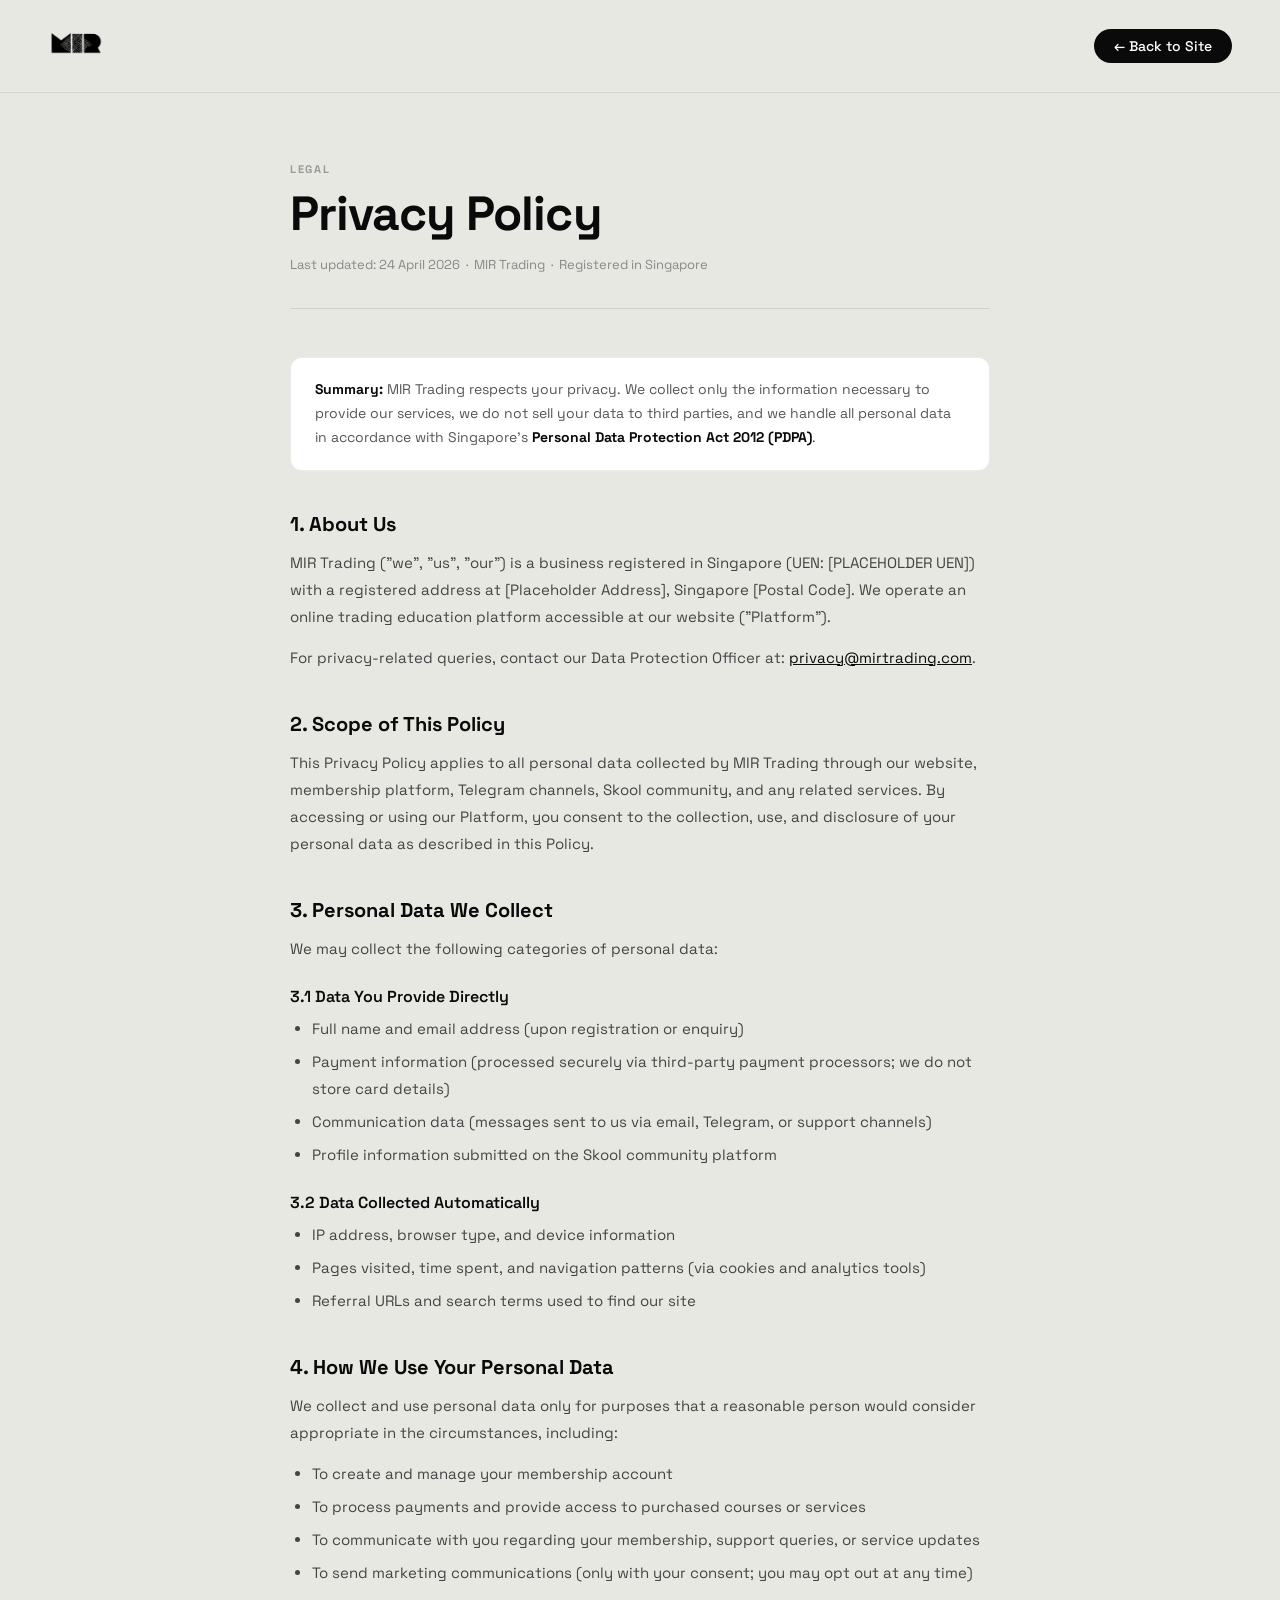
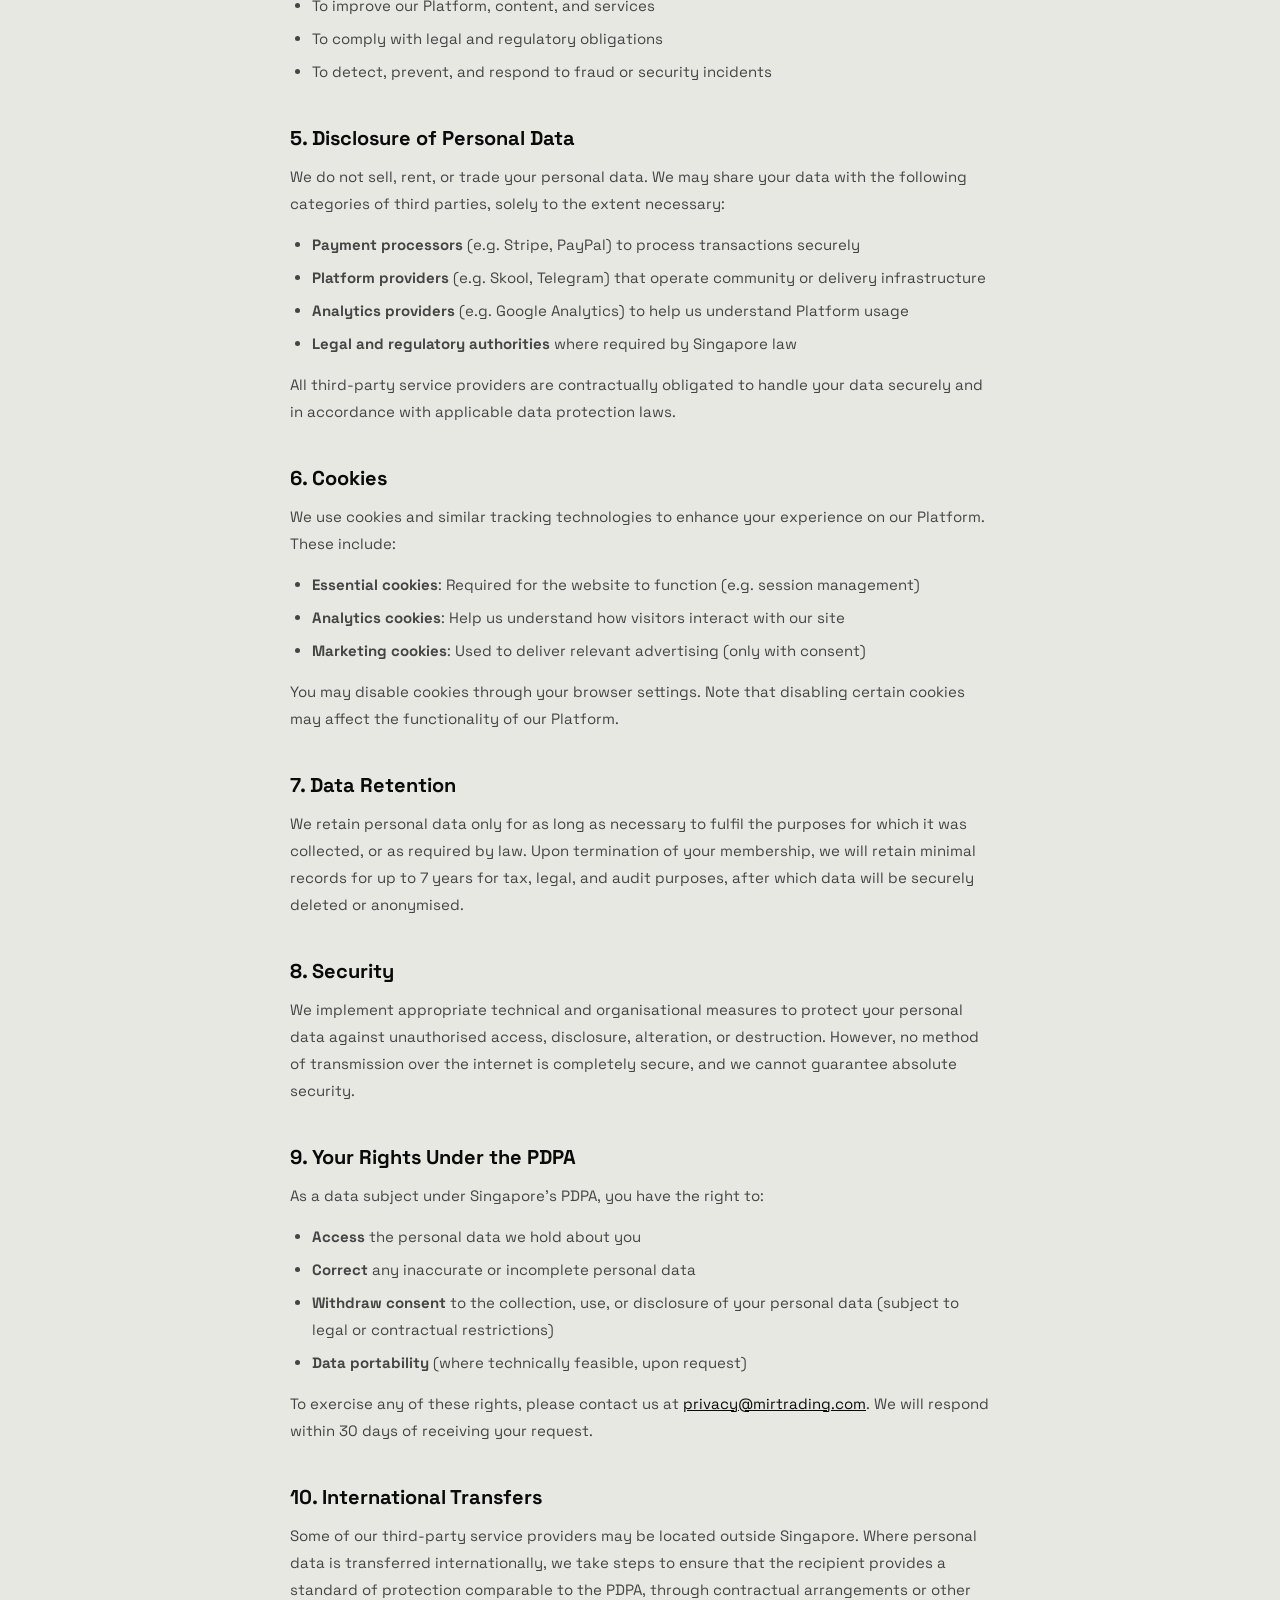
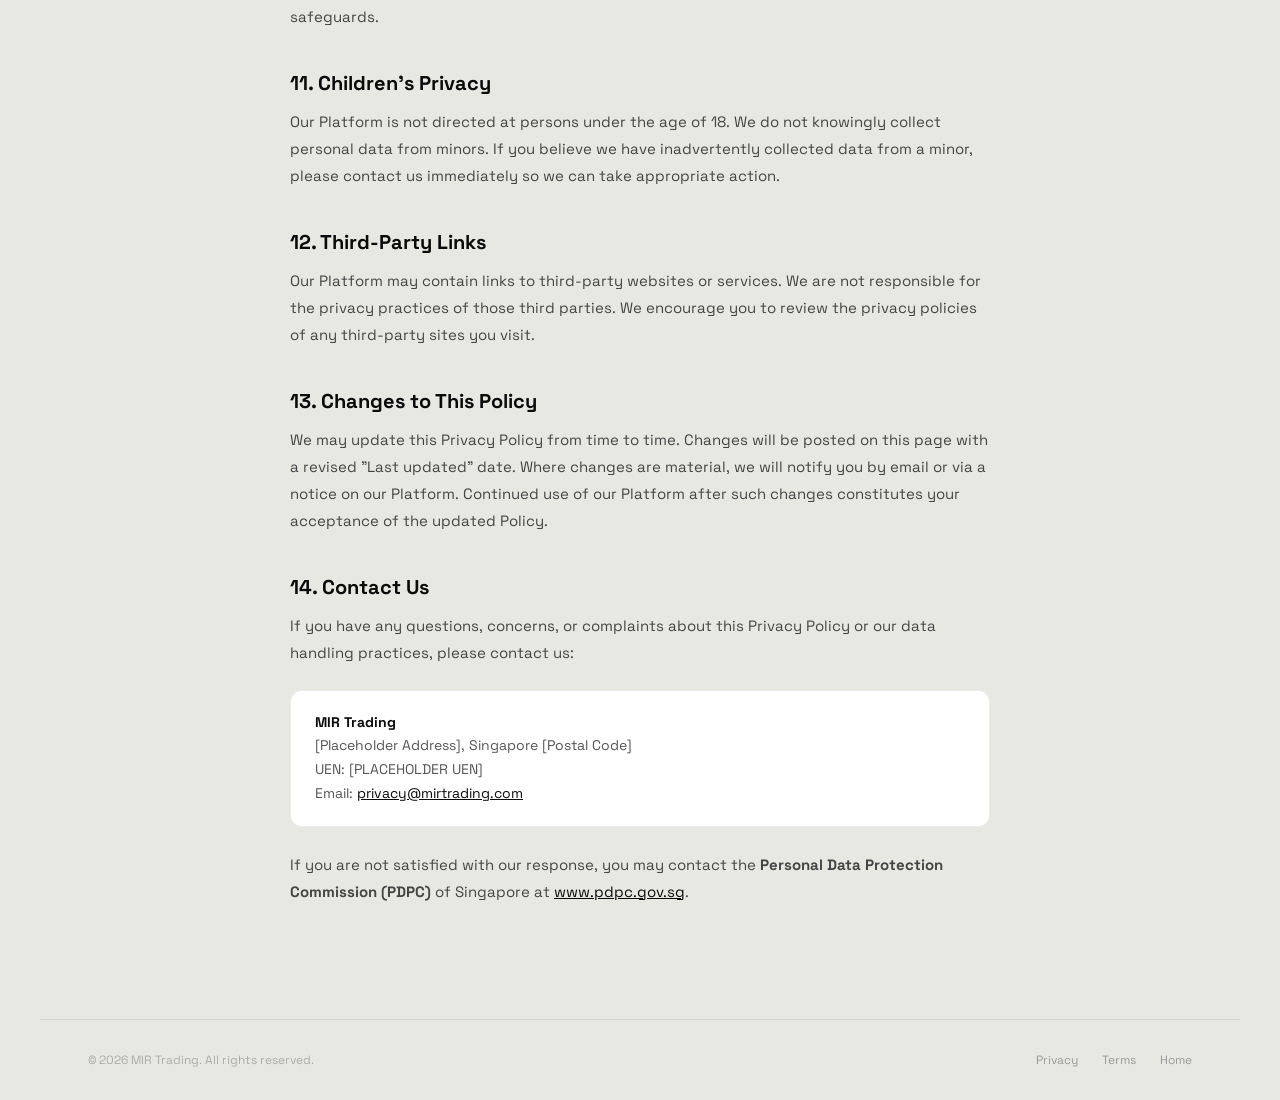
==== privacy.html @ 7c608e98 "Add files via upload" ====
<!DOCTYPE html>
<html lang="en">
<head>
<meta charset="UTF-8">
<meta name="viewport" content="width=device-width, initial-scale=1.0">
<title>Privacy Policy — MIR Trading</title>
<link href="https://fonts.googleapis.com/css2?family=Space+Grotesk:wght@300;400;500;600;700&display=swap" rel="stylesheet">
<style>
  *, *::before, *::after { margin: 0; padding: 0; box-sizing: border-box; }
  html { scroll-behavior: smooth; }
  body { background: #e8e8e3; font-family: 'Space Grotesk', sans-serif; color: #0a0a0a; }

  nav {
    position: sticky; top: 0; z-index: 100;
    display: flex; align-items: center; justify-content: space-between;
    padding: 18px 48px;
    background: rgba(232,232,227,0.92);
    backdrop-filter: blur(12px);
    border-bottom: 1px solid rgba(0,0,0,0.07);
  }
  nav img { height: 56px; width: auto; display: block; }
  nav a {
    font-size: 14px; font-weight: 500; color: #0a0a0a;
    text-decoration: none; padding: 8px 20px;
    background: #0a0a0a; color: #fff;
    border-radius: 100px; transition: background 0.15s;
  }
  nav a:hover { background: #333; }

  .page-wrap { max-width: 780px; margin: 0 auto; padding: 64px 40px 100px; }

  .tag {
    display: inline-block; font-size: 11px; font-weight: 700;
    letter-spacing: 0.15em; text-transform: uppercase; color: #999;
    margin-bottom: 12px;
  }
  h1 { font-size: clamp(32px, 4vw, 48px); font-weight: 700; letter-spacing: -0.02em; line-height: 1.1; margin-bottom: 12px; }
  .meta { font-size: 13px; color: #888; margin-bottom: 48px; padding-bottom: 32px; border-bottom: 1px solid rgba(0,0,0,0.1); }

  h2 { font-size: 20px; font-weight: 700; margin: 40px 0 12px; color: #0a0a0a; }
  h3 { font-size: 16px; font-weight: 600; margin: 24px 0 8px; color: #0a0a0a; }
  p { font-size: 15px; line-height: 1.8; color: #444; margin-bottom: 14px; }
  ul, ol { padding-left: 22px; margin-bottom: 14px; }
  li { font-size: 15px; line-height: 1.8; color: #444; margin-bottom: 6px; }
  a { color: #0a0a0a; text-decoration: underline; }

  .callout {
    background: #fff; border: 1px solid rgba(0,0,0,0.08);
    border-radius: 12px; padding: 20px 24px; margin: 24px 0;
    font-size: 14px; line-height: 1.7; color: #555;
  }
  .callout strong { color: #0a0a0a; }

  footer {
    border-top: 1px solid rgba(0,0,0,0.08);
    padding: 32px 48px;
    display: flex; align-items: center; justify-content: space-between;
    max-width: 1200px; margin: 0 auto;
    font-size: 12px; color: #aaa;
  }
  footer div { display: flex; gap: 24px; }
  footer a { color: #999; text-decoration: none; font-size: 12px; }
</style>
</head>
<body>

<nav>
  <img src="assets/mir-logo-header.png" alt="MIR Trading" />
  <a href="MIR Website.html">← Back to Site</a>
</nav>

<div class="page-wrap">
  <div class="tag">Legal</div>
  <h1>Privacy Policy</h1>
  <p class="meta">Last updated: 24 April 2026 &nbsp;·&nbsp; MIR Trading &nbsp;·&nbsp; Registered in Singapore</p>

  <div class="callout">
    <strong>Summary:</strong> MIR Trading respects your privacy. We collect only the information necessary to provide our services, we do not sell your data to third parties, and we handle all personal data in accordance with Singapore's <strong>Personal Data Protection Act 2012 (PDPA)</strong>.
  </div>

  <h2>1. About Us</h2>
  <p>MIR Trading ("we", "us", "our") is a business registered in Singapore (UEN: [PLACEHOLDER UEN]) with a registered address at [Placeholder Address], Singapore [Postal Code]. We operate an online trading education platform accessible at our website ("Platform").</p>
  <p>For privacy-related queries, contact our Data Protection Officer at: <a href="mailto:privacy@mirtrading.com">privacy@mirtrading.com</a>.</p>

  <h2>2. Scope of This Policy</h2>
  <p>This Privacy Policy applies to all personal data collected by MIR Trading through our website, membership platform, Telegram channels, Skool community, and any related services. By accessing or using our Platform, you consent to the collection, use, and disclosure of your personal data as described in this Policy.</p>

  <h2>3. Personal Data We Collect</h2>
  <p>We may collect the following categories of personal data:</p>
  <h3>3.1 Data You Provide Directly</h3>
  <ul>
    <li>Full name and email address (upon registration or enquiry)</li>
    <li>Payment information (processed securely via third-party payment processors; we do not store card details)</li>
    <li>Communication data (messages sent to us via email, Telegram, or support channels)</li>
    <li>Profile information submitted on the Skool community platform</li>
  </ul>
  <h3>3.2 Data Collected Automatically</h3>
  <ul>
    <li>IP address, browser type, and device information</li>
    <li>Pages visited, time spent, and navigation patterns (via cookies and analytics tools)</li>
    <li>Referral URLs and search terms used to find our site</li>
  </ul>

  <h2>4. How We Use Your Personal Data</h2>
  <p>We collect and use personal data only for purposes that a reasonable person would consider appropriate in the circumstances, including:</p>
  <ul>
    <li>To create and manage your membership account</li>
    <li>To process payments and provide access to purchased courses or services</li>
    <li>To communicate with you regarding your membership, support queries, or service updates</li>
    <li>To send marketing communications (only with your consent; you may opt out at any time)</li>
    <li>To improve our Platform, content, and services</li>
    <li>To comply with legal and regulatory obligations</li>
    <li>To detect, prevent, and respond to fraud or security incidents</li>
  </ul>

  <h2>5. Disclosure of Personal Data</h2>
  <p>We do not sell, rent, or trade your personal data. We may share your data with the following categories of third parties, solely to the extent necessary:</p>
  <ul>
    <li><strong>Payment processors</strong> (e.g. Stripe, PayPal) to process transactions securely</li>
    <li><strong>Platform providers</strong> (e.g. Skool, Telegram) that operate community or delivery infrastructure</li>
    <li><strong>Analytics providers</strong> (e.g. Google Analytics) to help us understand Platform usage</li>
    <li><strong>Legal and regulatory authorities</strong> where required by Singapore law</li>
  </ul>
  <p>All third-party service providers are contractually obligated to handle your data securely and in accordance with applicable data protection laws.</p>

  <h2>6. Cookies</h2>
  <p>We use cookies and similar tracking technologies to enhance your experience on our Platform. These include:</p>
  <ul>
    <li><strong>Essential cookies</strong>: Required for the website to function (e.g. session management)</li>
    <li><strong>Analytics cookies</strong>: Help us understand how visitors interact with our site</li>
    <li><strong>Marketing cookies</strong>: Used to deliver relevant advertising (only with consent)</li>
  </ul>
  <p>You may disable cookies through your browser settings. Note that disabling certain cookies may affect the functionality of our Platform.</p>

  <h2>7. Data Retention</h2>
  <p>We retain personal data only for as long as necessary to fulfil the purposes for which it was collected, or as required by law. Upon termination of your membership, we will retain minimal records for up to 7 years for tax, legal, and audit purposes, after which data will be securely deleted or anonymised.</p>

  <h2>8. Security</h2>
  <p>We implement appropriate technical and organisational measures to protect your personal data against unauthorised access, disclosure, alteration, or destruction. However, no method of transmission over the internet is completely secure, and we cannot guarantee absolute security.</p>

  <h2>9. Your Rights Under the PDPA</h2>
  <p>As a data subject under Singapore's PDPA, you have the right to:</p>
  <ul>
    <li><strong>Access</strong> the personal data we hold about you</li>
    <li><strong>Correct</strong> any inaccurate or incomplete personal data</li>
    <li><strong>Withdraw consent</strong> to the collection, use, or disclosure of your personal data (subject to legal or contractual restrictions)</li>
    <li><strong>Data portability</strong> (where technically feasible, upon request)</li>
  </ul>
  <p>To exercise any of these rights, please contact us at <a href="mailto:privacy@mirtrading.com">privacy@mirtrading.com</a>. We will respond within 30 days of receiving your request.</p>

  <h2>10. International Transfers</h2>
  <p>Some of our third-party service providers may be located outside Singapore. Where personal data is transferred internationally, we take steps to ensure that the recipient provides a standard of protection comparable to the PDPA, through contractual arrangements or other safeguards.</p>

  <h2>11. Children's Privacy</h2>
  <p>Our Platform is not directed at persons under the age of 18. We do not knowingly collect personal data from minors. If you believe we have inadvertently collected data from a minor, please contact us immediately so we can take appropriate action.</p>

  <h2>12. Third-Party Links</h2>
  <p>Our Platform may contain links to third-party websites or services. We are not responsible for the privacy practices of those third parties. We encourage you to review the privacy policies of any third-party sites you visit.</p>

  <h2>13. Changes to This Policy</h2>
  <p>We may update this Privacy Policy from time to time. Changes will be posted on this page with a revised "Last updated" date. Where changes are material, we will notify you by email or via a notice on our Platform. Continued use of our Platform after such changes constitutes your acceptance of the updated Policy.</p>

  <h2>14. Contact Us</h2>
  <p>If you have any questions, concerns, or complaints about this Privacy Policy or our data handling practices, please contact us:</p>
  <div class="callout">
    <strong>MIR Trading</strong><br>
    [Placeholder Address], Singapore [Postal Code]<br>
    UEN: [PLACEHOLDER UEN]<br>
    Email: <a href="mailto:privacy@mirtrading.com">privacy@mirtrading.com</a>
  </div>
  <p>If you are not satisfied with our response, you may contact the <strong>Personal Data Protection Commission (PDPC)</strong> of Singapore at <a href="https://www.pdpc.gov.sg" target="_blank">www.pdpc.gov.sg</a>.</p>
</div>

<footer>
  <span>© 2026 MIR Trading. All rights reserved.</span>
  <div>
    <a href="privacy.html">Privacy</a>
    <a href="terms.html">Terms</a>
    <a href="MIR Website.html">Home</a>
  </div>
</footer>

</body>
</html>
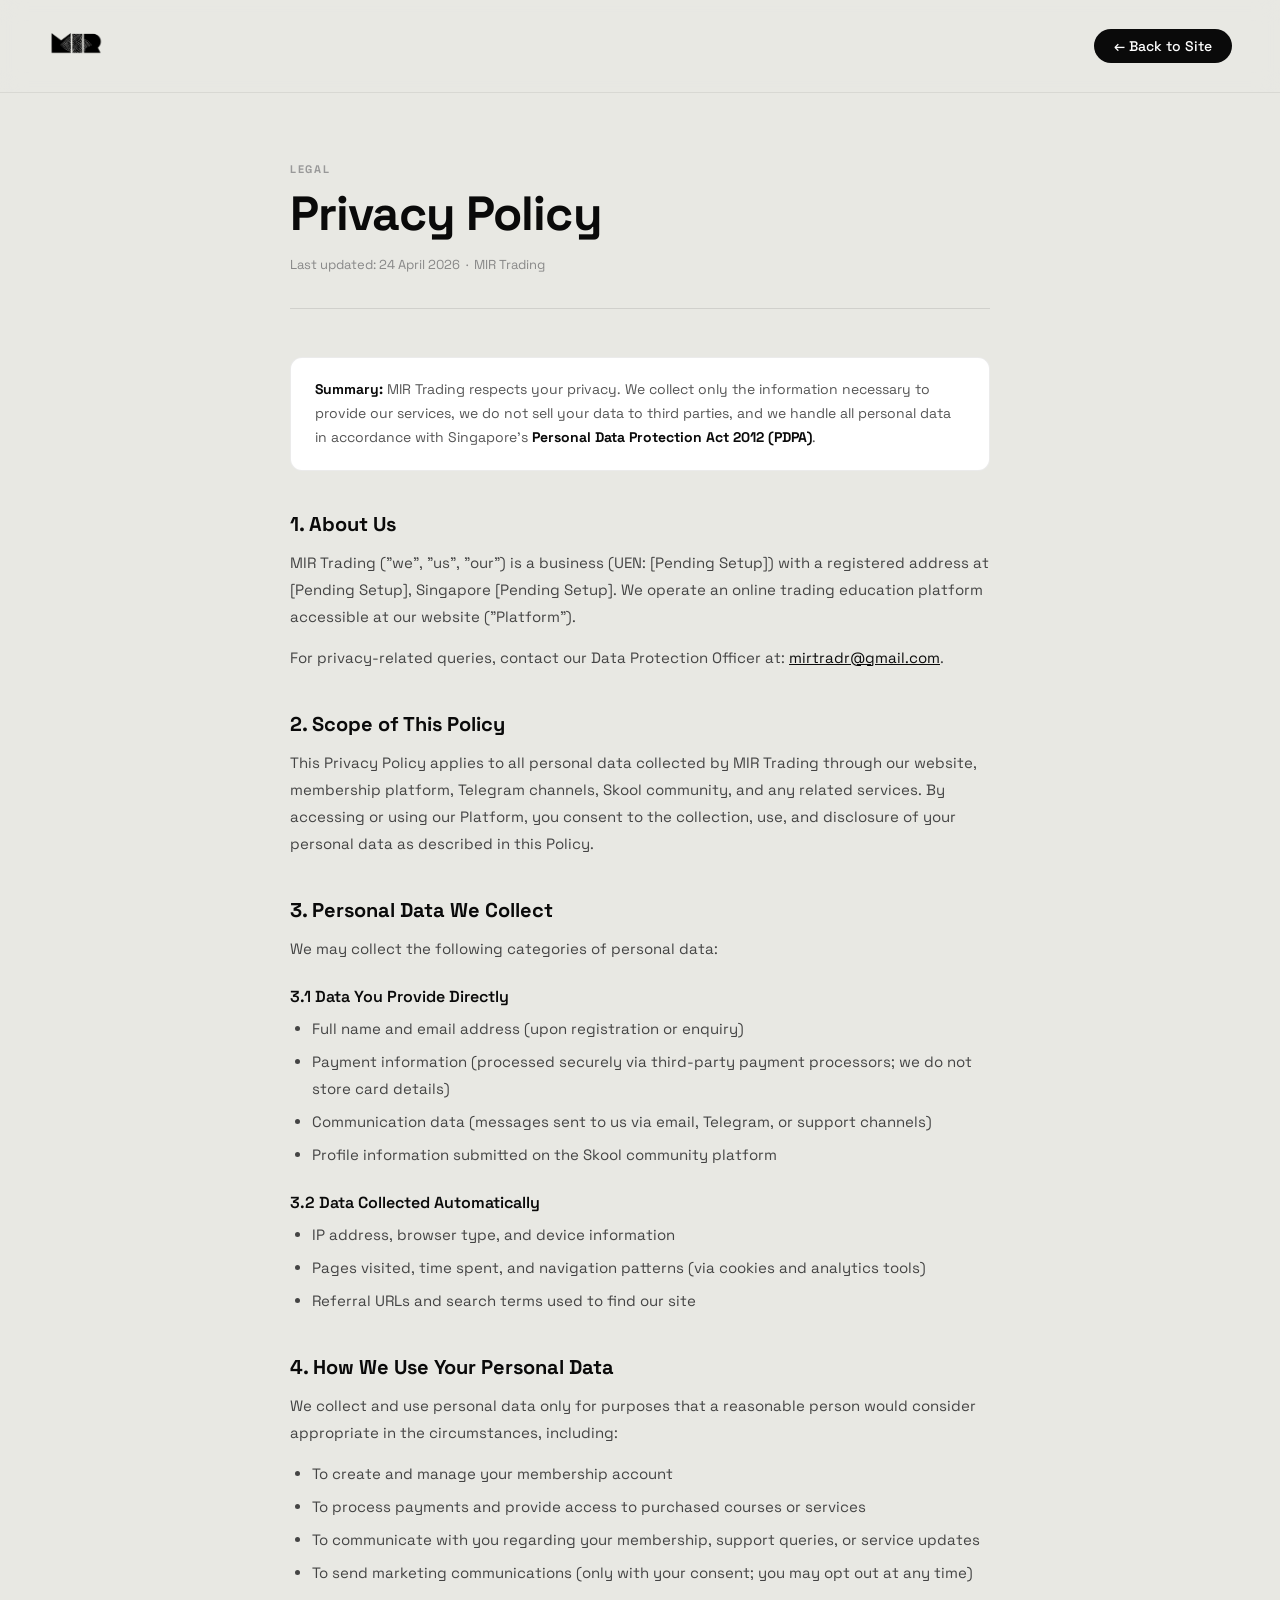
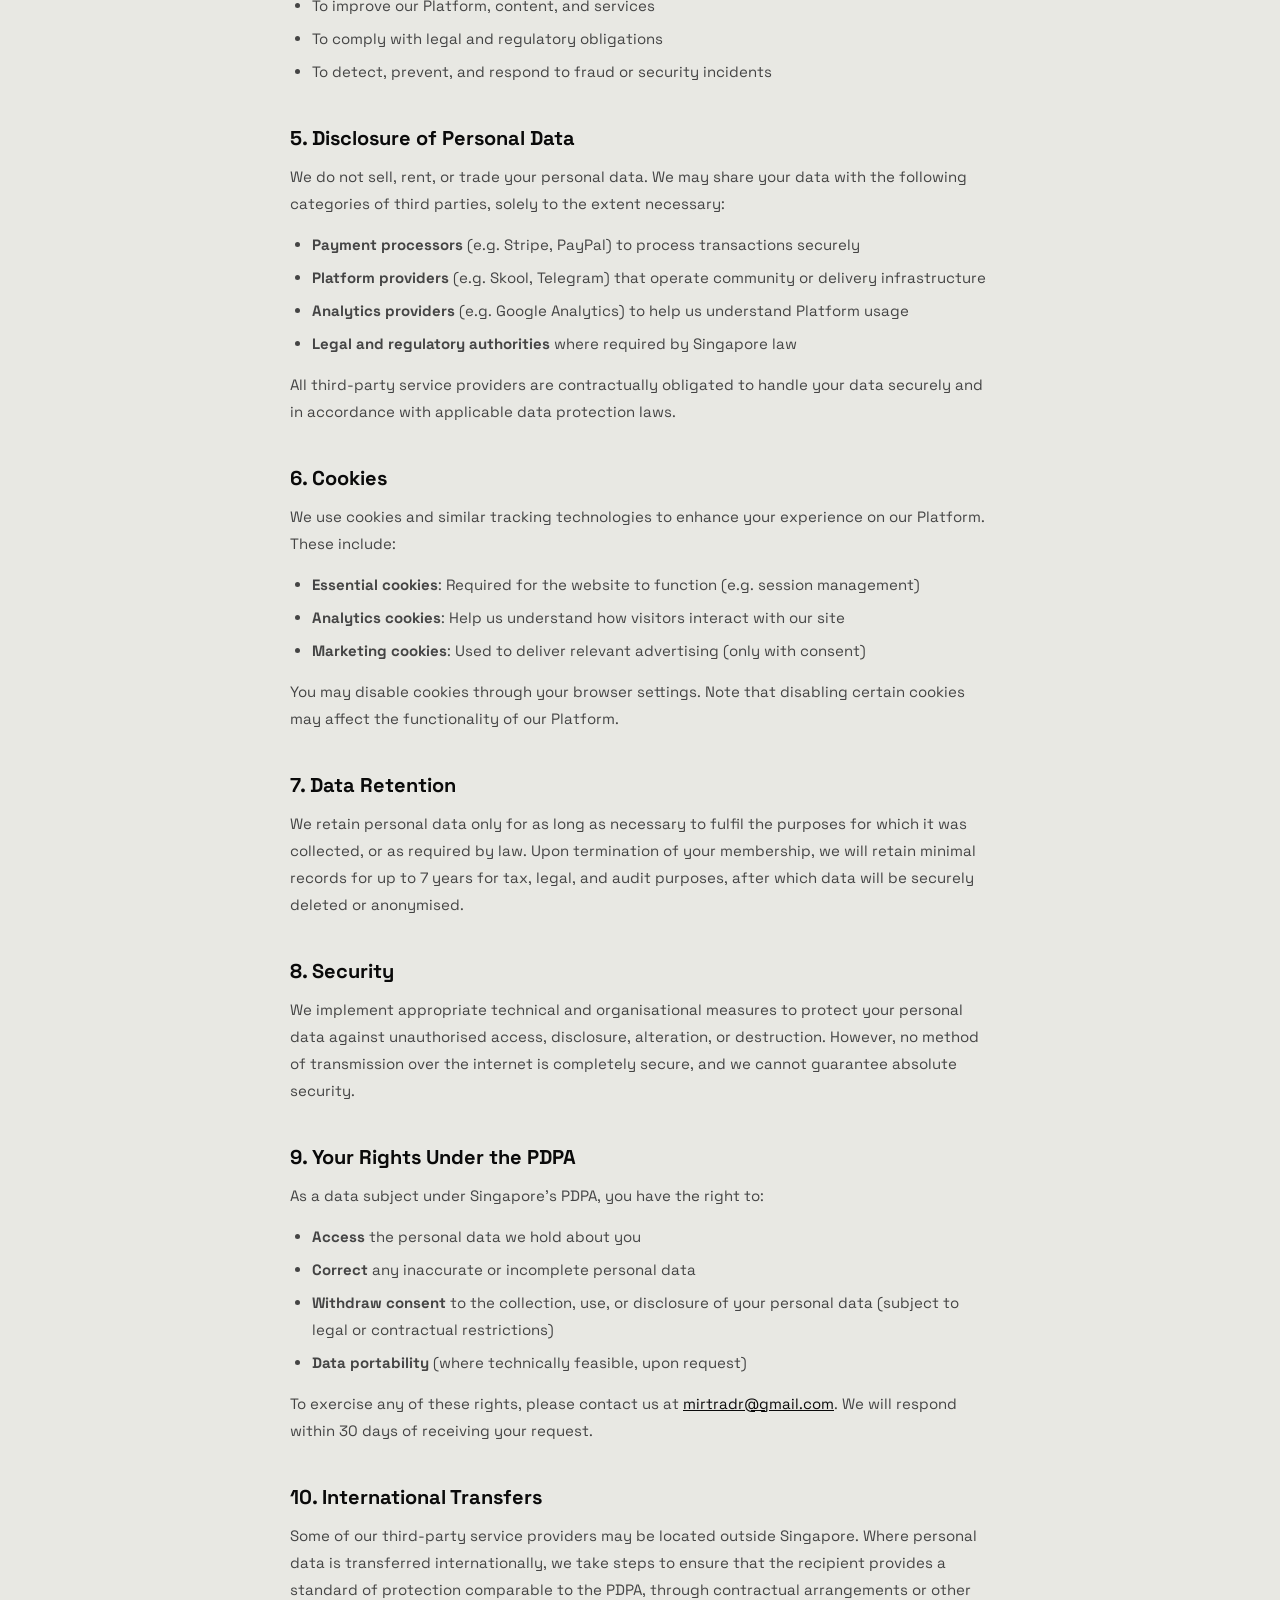
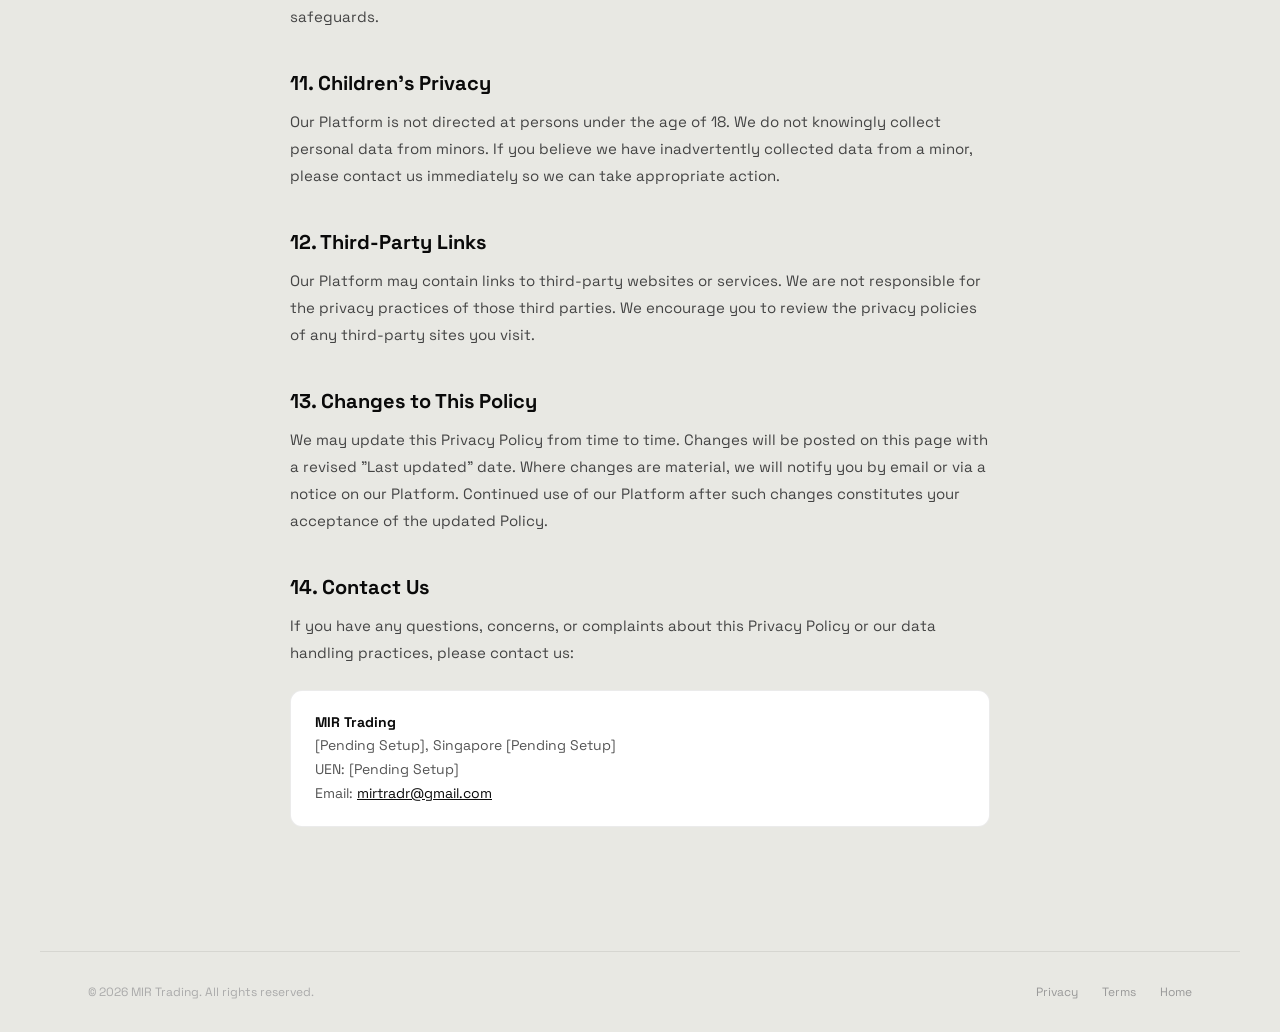
==== commit fa6e8961: "Add files via upload" ====
--- a/privacy.html
+++ b/privacy.html
@@ -66,21 +66,21 @@
 
 <nav>
   <img src="assets/mir-logo-header.png" alt="MIR Trading" />
-  <a href="MIR Website.html">← Back to Site</a>
+  <a href="https://mirtradr.github.io/mir/">← Back to Site</a>
 </nav>
 
 <div class="page-wrap">
   <div class="tag">Legal</div>
   <h1>Privacy Policy</h1>
-  <p class="meta">Last updated: 24 April 2026 &nbsp;·&nbsp; MIR Trading &nbsp;·&nbsp; Registered in Singapore</p>
+  <p class="meta">Last updated: 24 April 2026 &nbsp;·&nbsp; MIR Trading</p>
 
   <div class="callout">
     <strong>Summary:</strong> MIR Trading respects your privacy. We collect only the information necessary to provide our services, we do not sell your data to third parties, and we handle all personal data in accordance with Singapore's <strong>Personal Data Protection Act 2012 (PDPA)</strong>.
   </div>
 
   <h2>1. About Us</h2>
-  <p>MIR Trading ("we", "us", "our") is a business registered in Singapore (UEN: [PLACEHOLDER UEN]) with a registered address at [Placeholder Address], Singapore [Postal Code]. We operate an online trading education platform accessible at our website ("Platform").</p>
-  <p>For privacy-related queries, contact our Data Protection Officer at: <a href="mailto:privacy@mirtrading.com">privacy@mirtrading.com</a>.</p>
+  <p>MIR Trading ("we", "us", "our") is a business (UEN: [Pending Setup]) with a registered address at [Pending Setup], Singapore [Pending Setup]. We operate an online trading education platform accessible at our website ("Platform").</p>
+  <p>For privacy-related queries, contact our Data Protection Officer at: <a href="mailto:mirtradr@gmail.com">mirtradr@gmail.com</a>.</p>
 
   <h2>2. Scope of This Policy</h2>
   <p>This Privacy Policy applies to all personal data collected by MIR Trading through our website, membership platform, Telegram channels, Skool community, and any related services. By accessing or using our Platform, you consent to the collection, use, and disclosure of your personal data as described in this Policy.</p>
@@ -146,7 +146,7 @@
     <li><strong>Withdraw consent</strong> to the collection, use, or disclosure of your personal data (subject to legal or contractual restrictions)</li>
     <li><strong>Data portability</strong> (where technically feasible, upon request)</li>
   </ul>
-  <p>To exercise any of these rights, please contact us at <a href="mailto:privacy@mirtrading.com">privacy@mirtrading.com</a>. We will respond within 30 days of receiving your request.</p>
+  <p>To exercise any of these rights, please contact us at <a href="mailto:mirtradr@gmail.com">mirtradr@gmail.com</a>. We will respond within 30 days of receiving your request.</p>
 
   <h2>10. International Transfers</h2>
   <p>Some of our third-party service providers may be located outside Singapore. Where personal data is transferred internationally, we take steps to ensure that the recipient provides a standard of protection comparable to the PDPA, through contractual arrangements or other safeguards.</p>
@@ -164,11 +164,10 @@
   <p>If you have any questions, concerns, or complaints about this Privacy Policy or our data handling practices, please contact us:</p>
   <div class="callout">
     <strong>MIR Trading</strong><br>
-    [Placeholder Address], Singapore [Postal Code]<br>
-    UEN: [PLACEHOLDER UEN]<br>
-    Email: <a href="mailto:privacy@mirtrading.com">privacy@mirtrading.com</a>
+    [Pending Setup], Singapore [Pending Setup]<br>
+    UEN: [Pending Setup]<br>
+    Email: <a href="mailto:mirtradr@gmail.com">mirtradr@gmail.com</a>
   </div>
-  <p>If you are not satisfied with our response, you may contact the <strong>Personal Data Protection Commission (PDPC)</strong> of Singapore at <a href="https://www.pdpc.gov.sg" target="_blank">www.pdpc.gov.sg</a>.</p>
 </div>
 
 <footer>
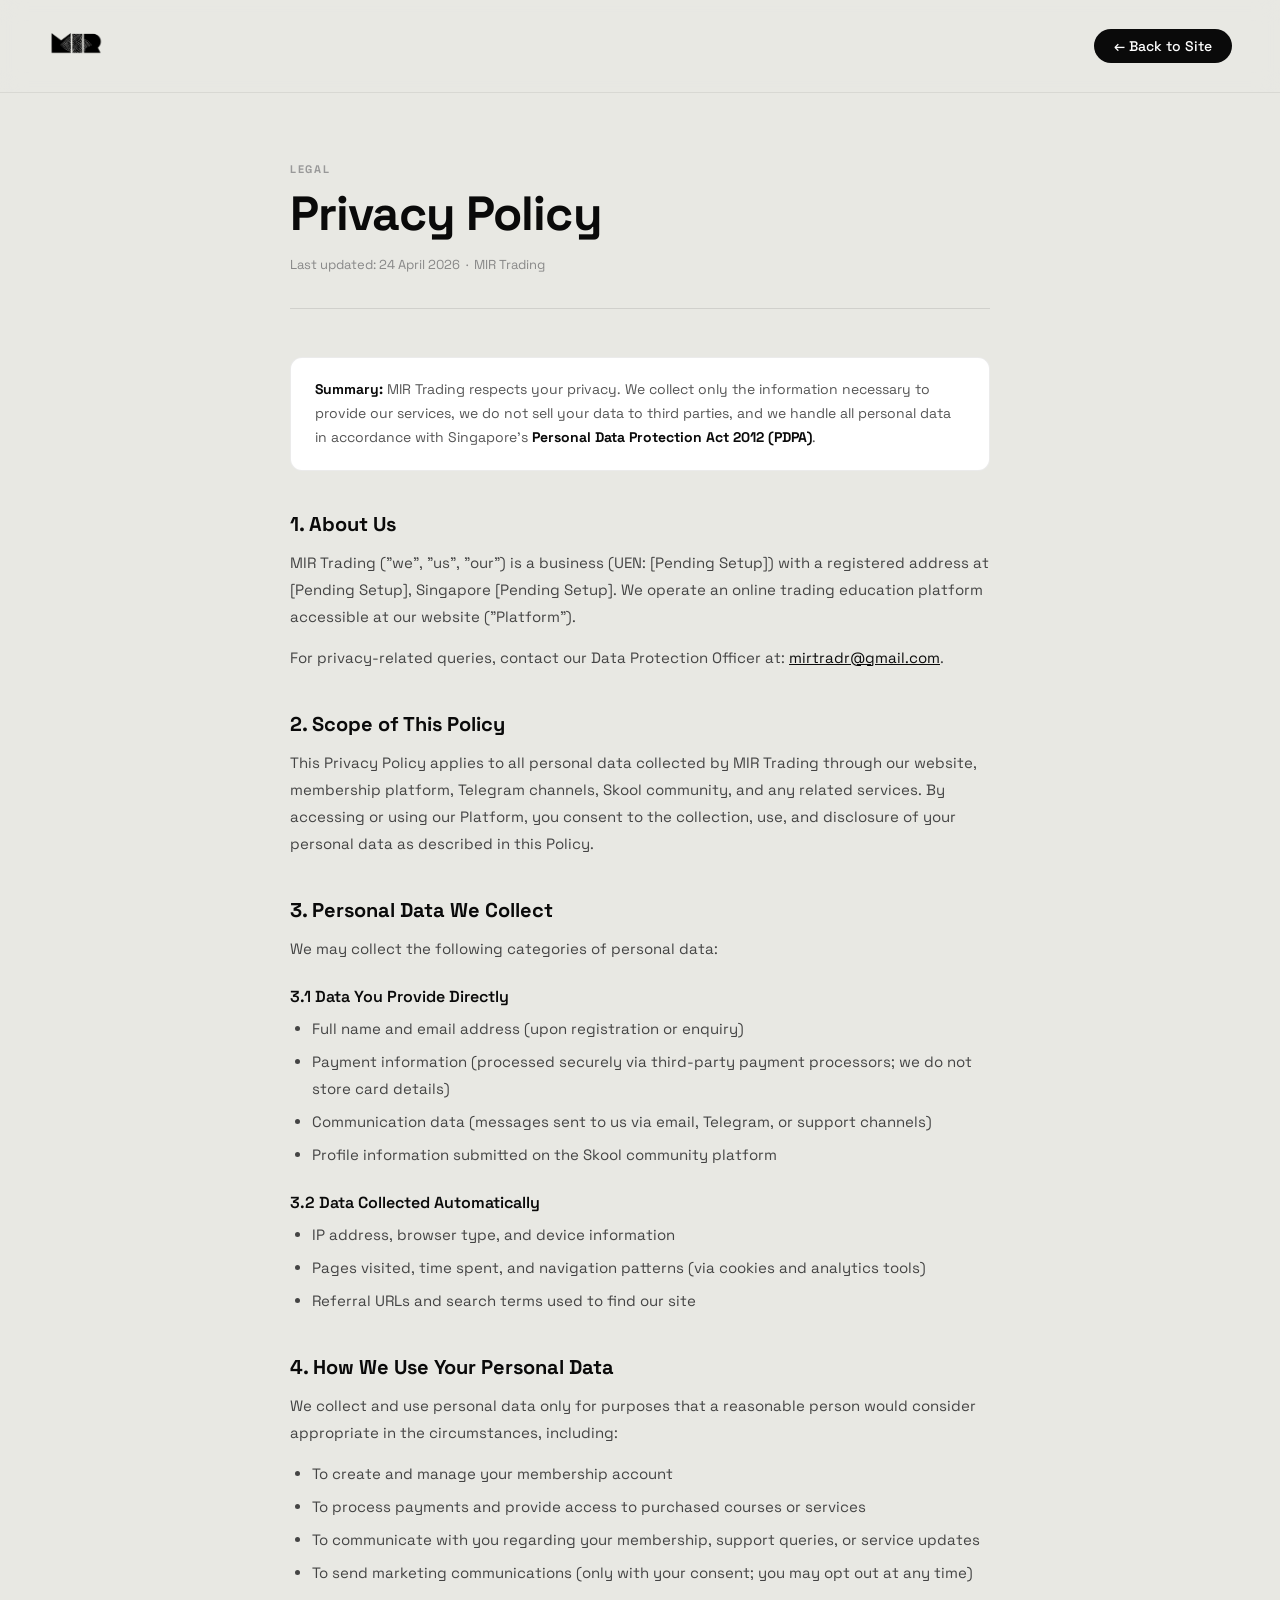
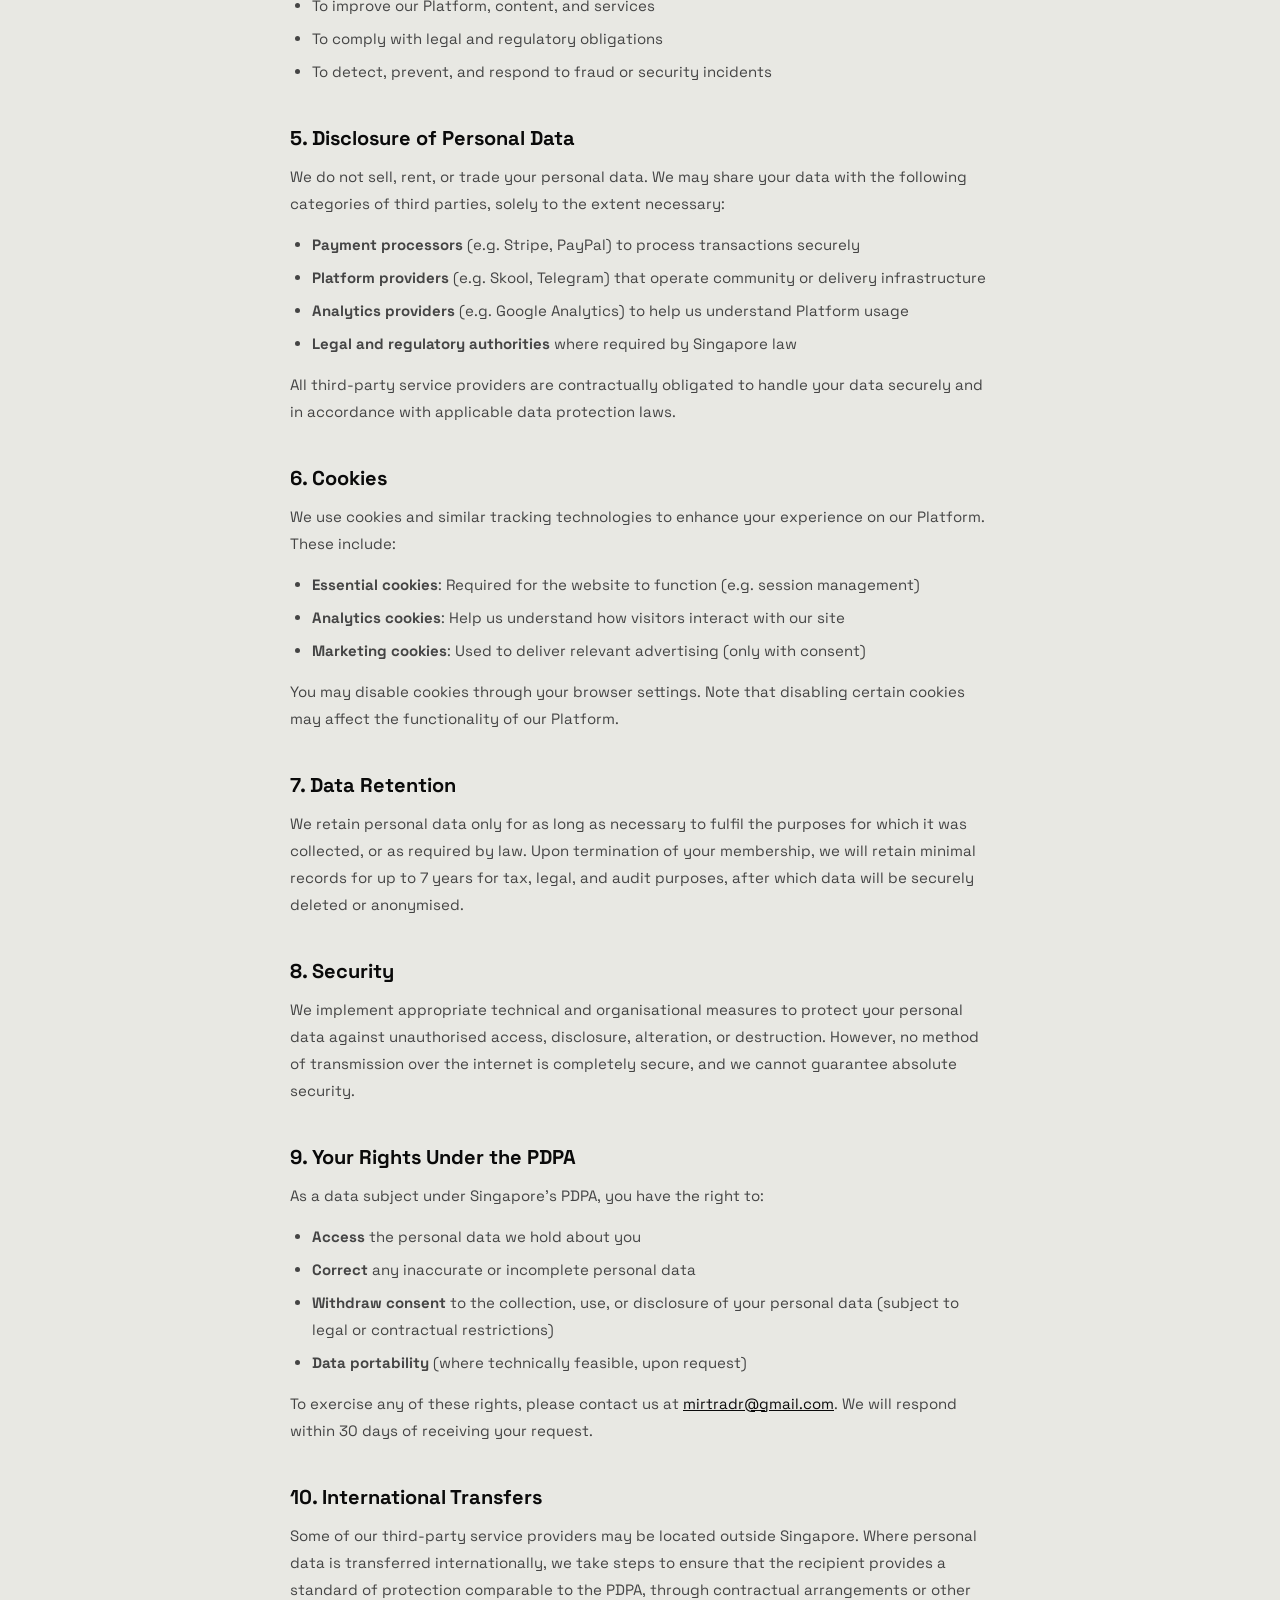
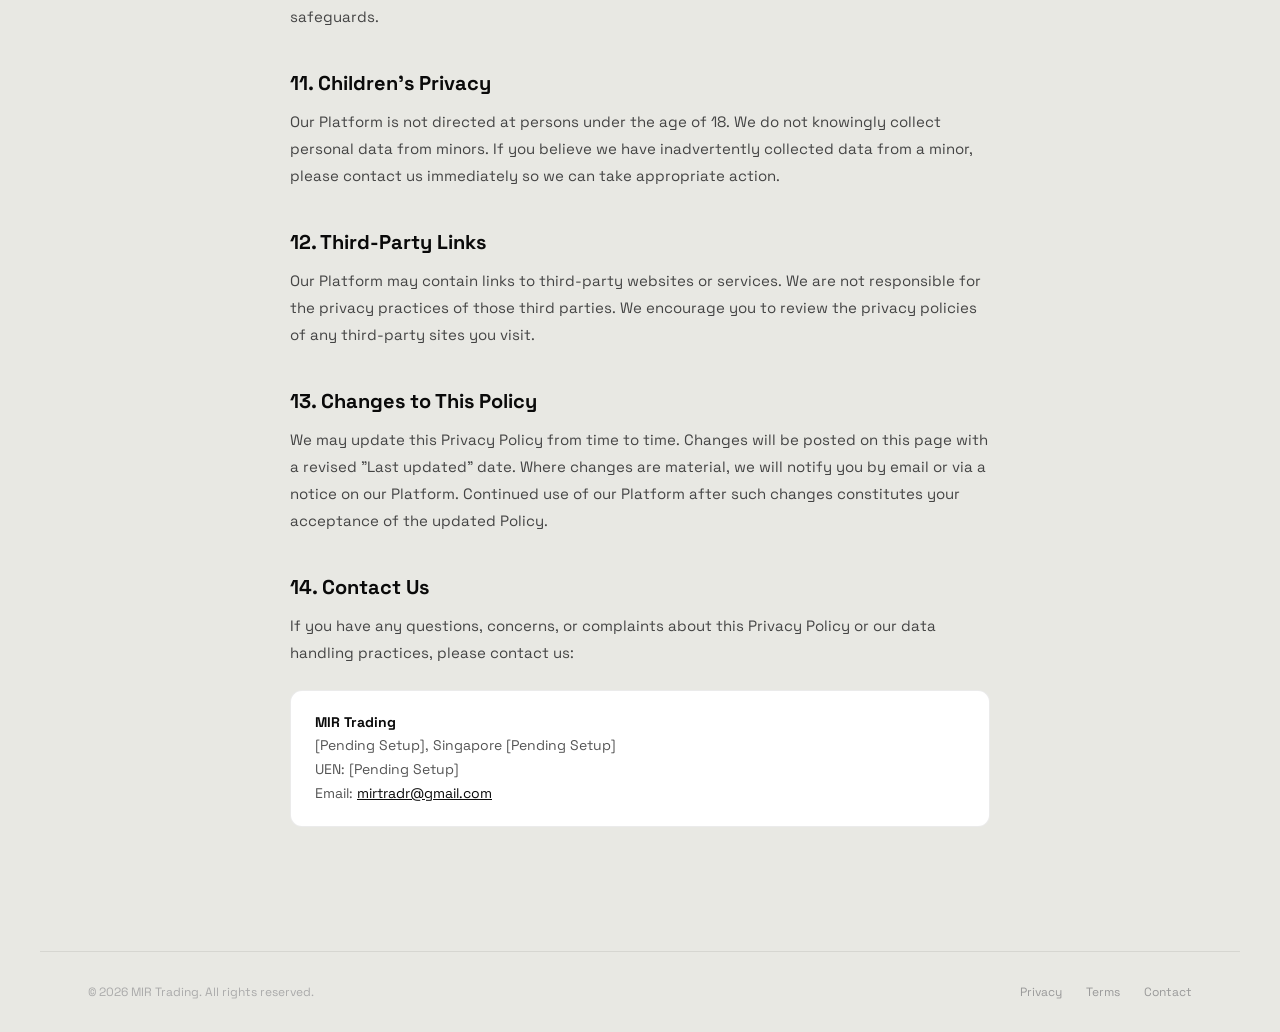
==== commit 37ab3569: "Add files via upload" ====
--- a/privacy.html
+++ b/privacy.html
@@ -175,7 +175,7 @@
   <div>
     <a href="privacy.html">Privacy</a>
     <a href="terms.html">Terms</a>
-    <a href="MIR Website.html">Home</a>
+    <a href="https://wa.me/message/UF6ZSWQHWSXCF1" target="_blank" rel="noopener noreferrer">Contact</a>
   </div>
 </footer>
 
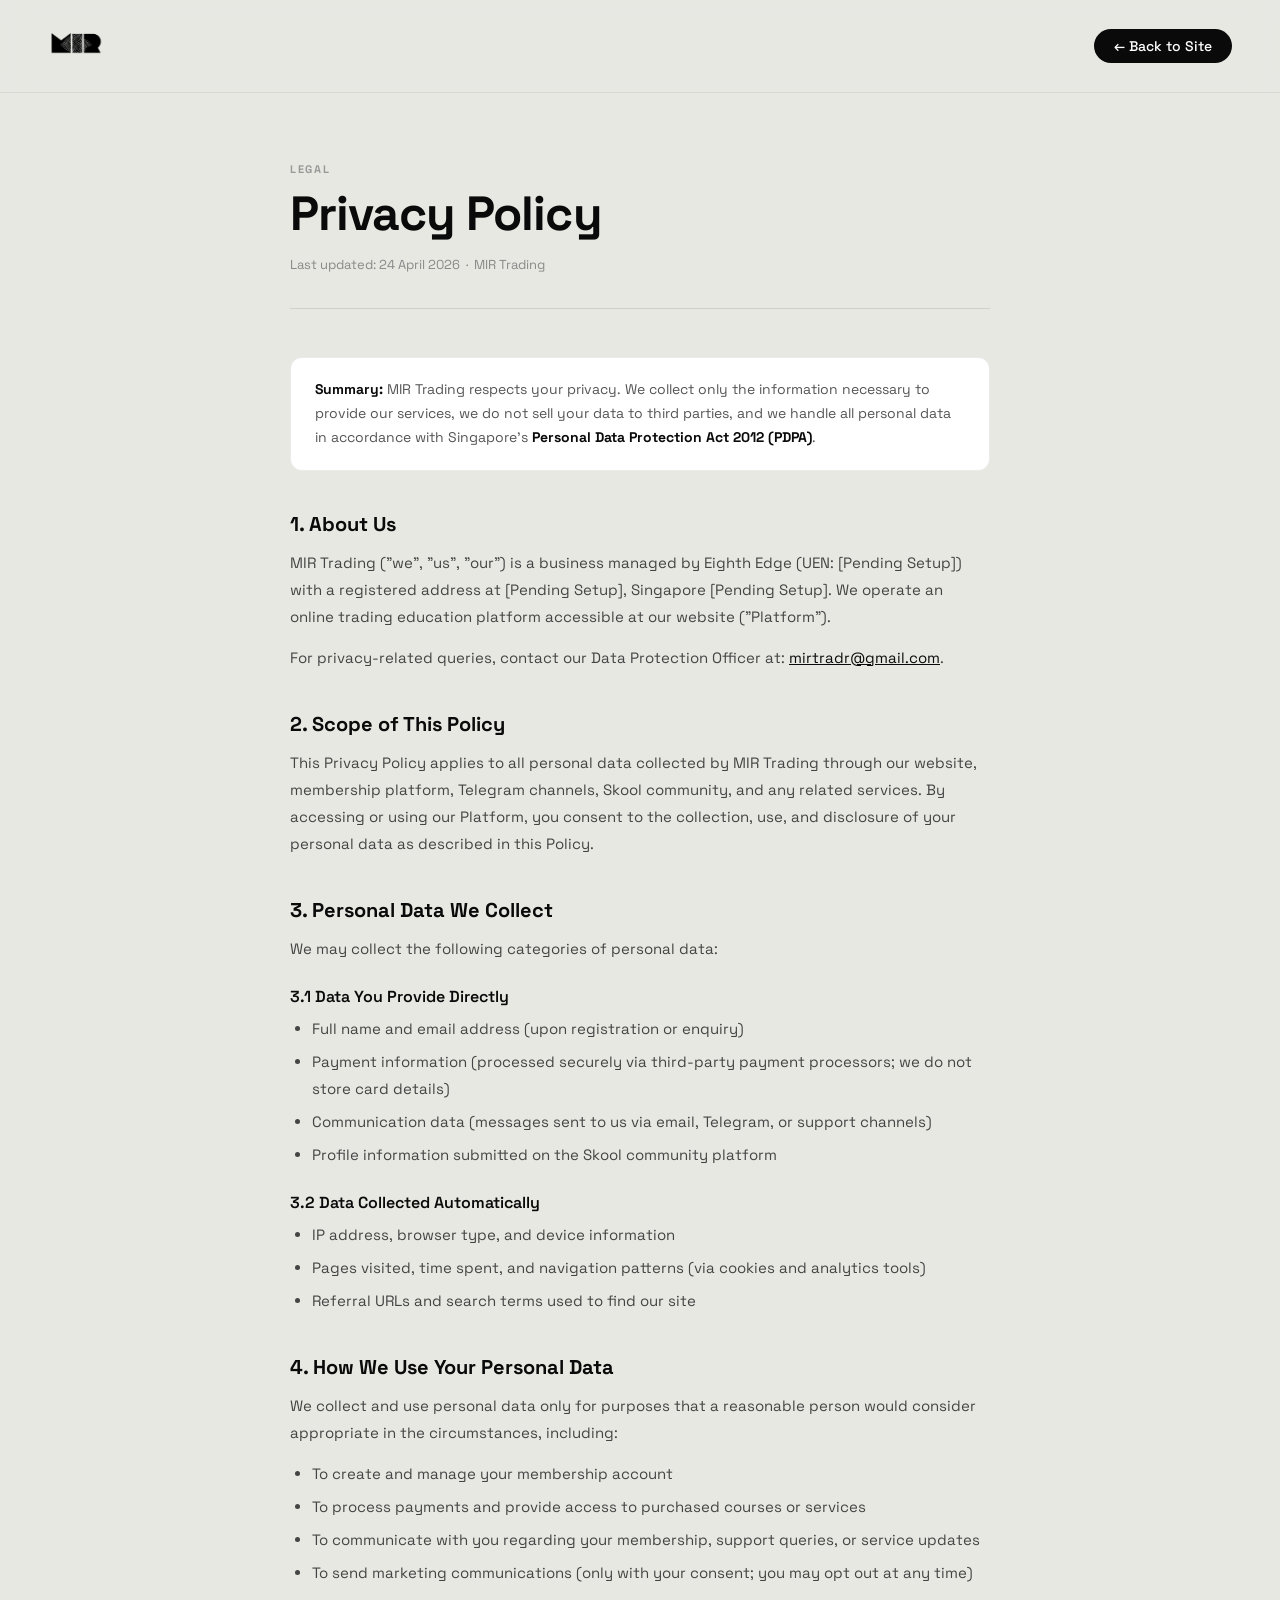
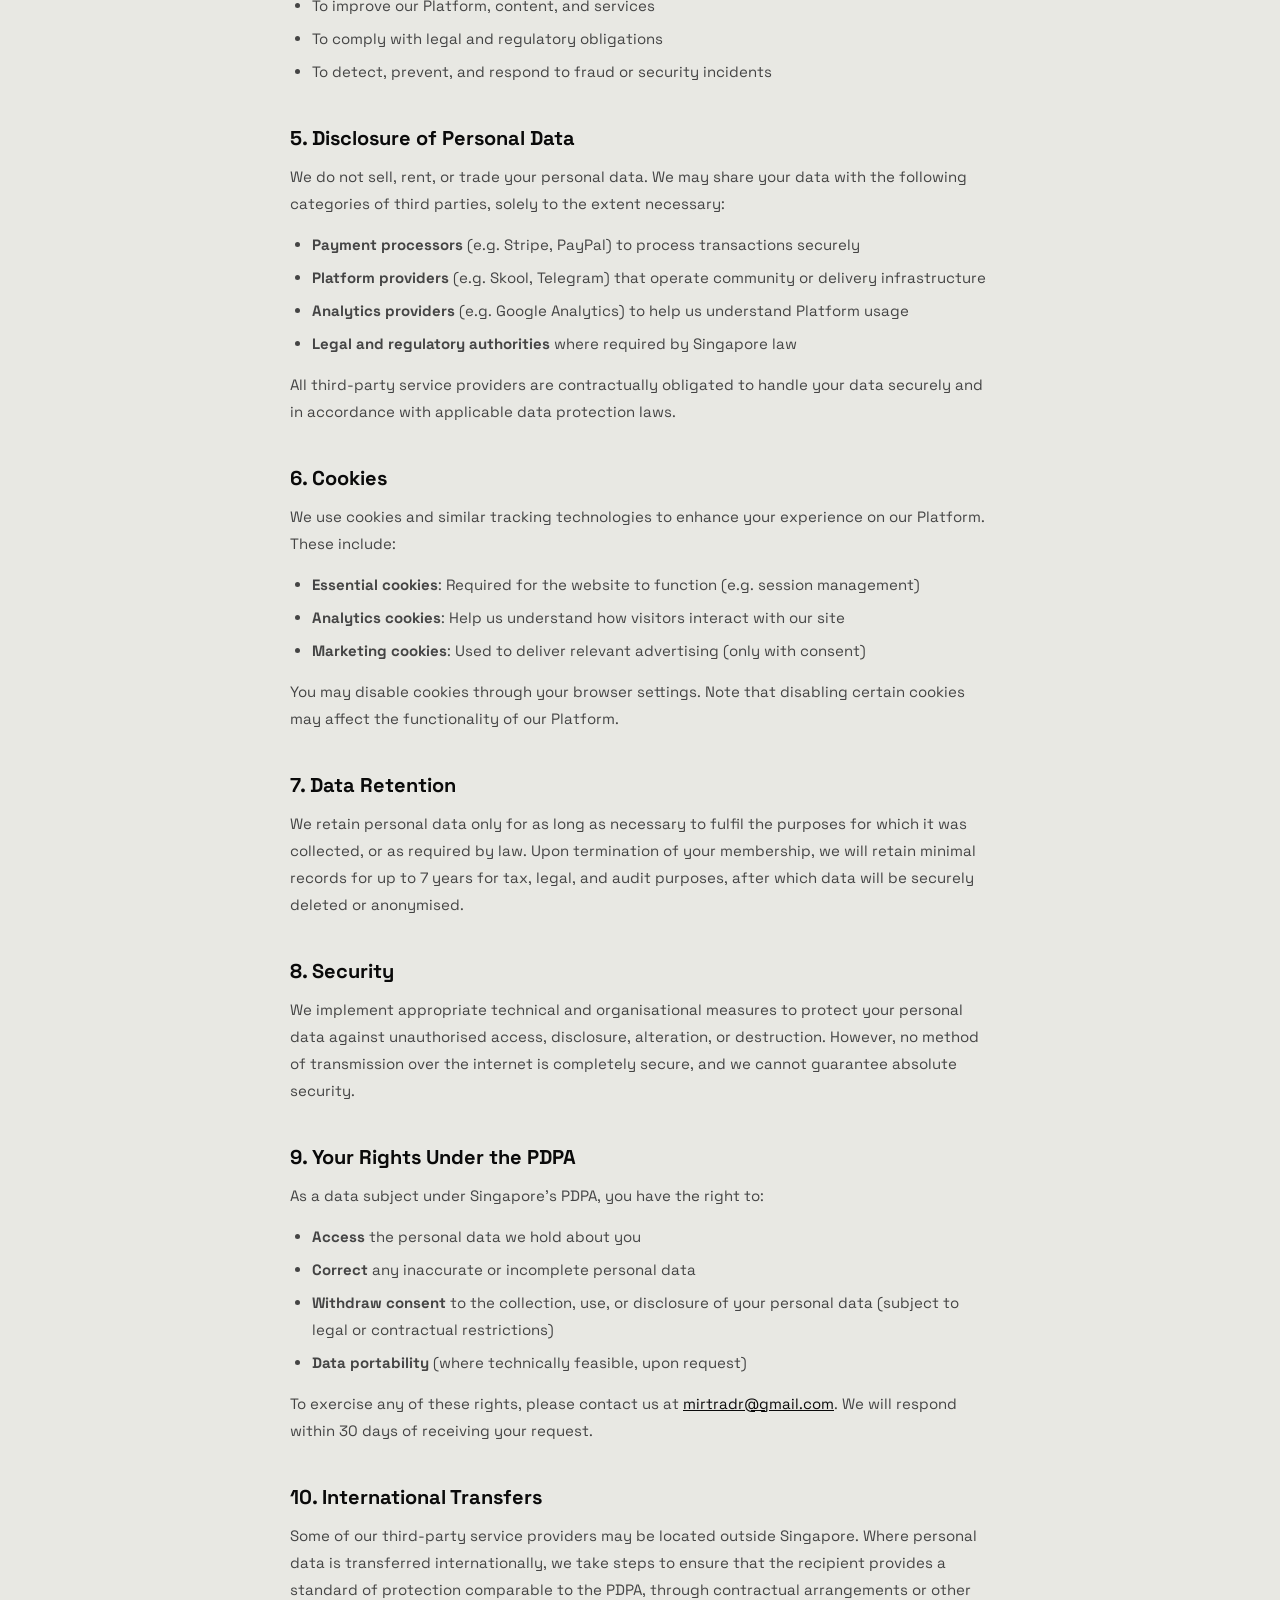
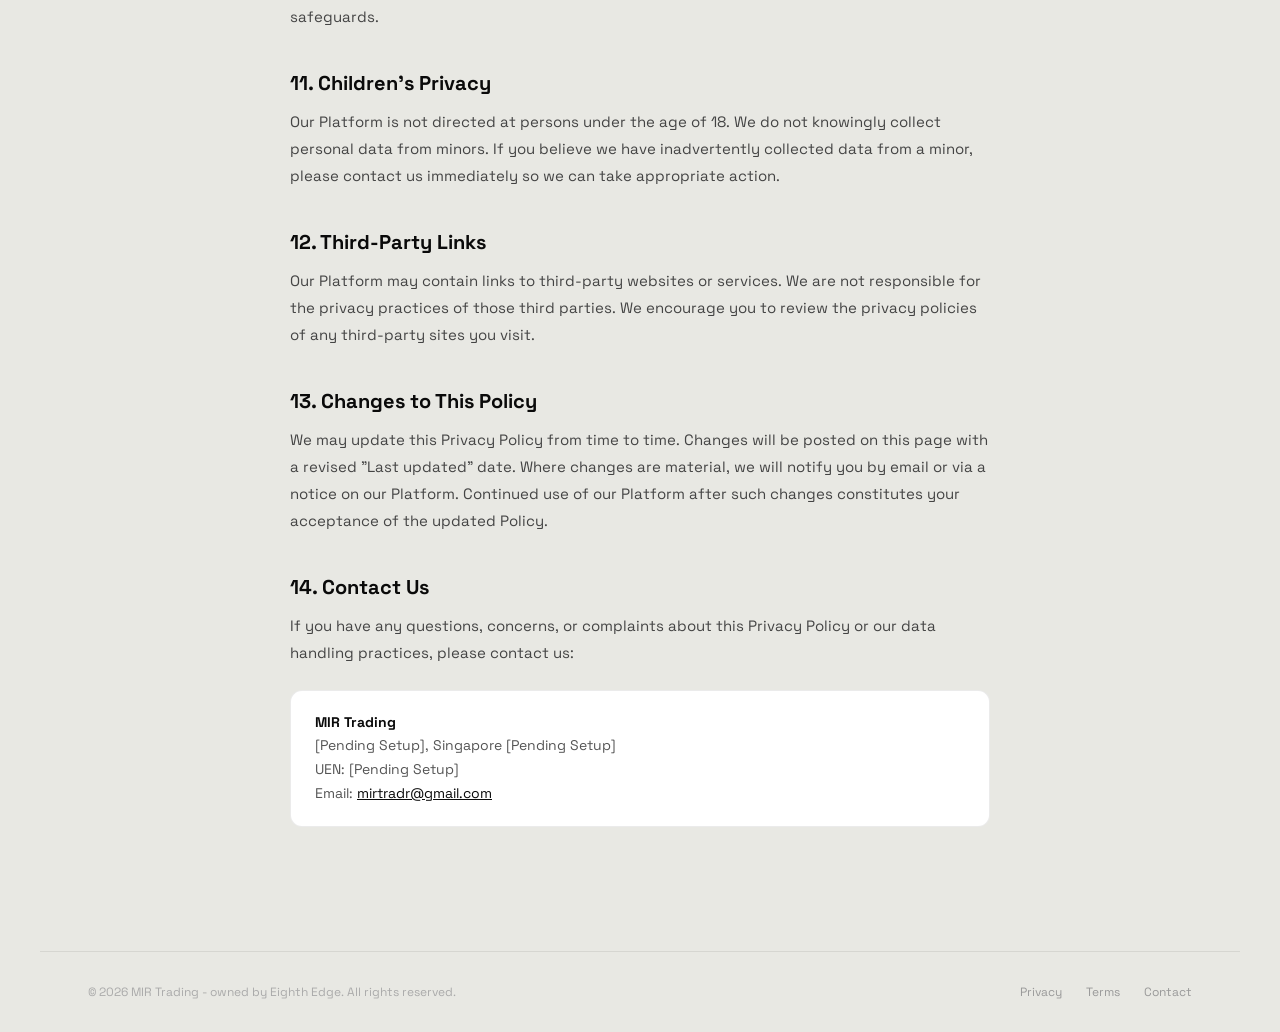
==== commit 52ea02a3: "Add files via upload" ====
--- a/privacy.html
+++ b/privacy.html
@@ -79,7 +79,7 @@
   </div>
 
   <h2>1. About Us</h2>
-  <p>MIR Trading ("we", "us", "our") is a business (UEN: [Pending Setup]) with a registered address at [Pending Setup], Singapore [Pending Setup]. We operate an online trading education platform accessible at our website ("Platform").</p>
+  <p>MIR Trading ("we", "us", "our") is a business managed by Eighth Edge (UEN: [Pending Setup]) with a registered address at [Pending Setup], Singapore [Pending Setup]. We operate an online trading education platform accessible at our website ("Platform").</p>
   <p>For privacy-related queries, contact our Data Protection Officer at: <a href="mailto:mirtradr@gmail.com">mirtradr@gmail.com</a>.</p>
 
   <h2>2. Scope of This Policy</h2>
@@ -171,7 +171,7 @@
 </div>
 
 <footer>
-  <span>© 2026 MIR Trading. All rights reserved.</span>
+  <span>© 2026 MIR Trading - owned by Eighth Edge. All rights reserved.</span>
   <div>
     <a href="privacy.html">Privacy</a>
     <a href="terms.html">Terms</a>
